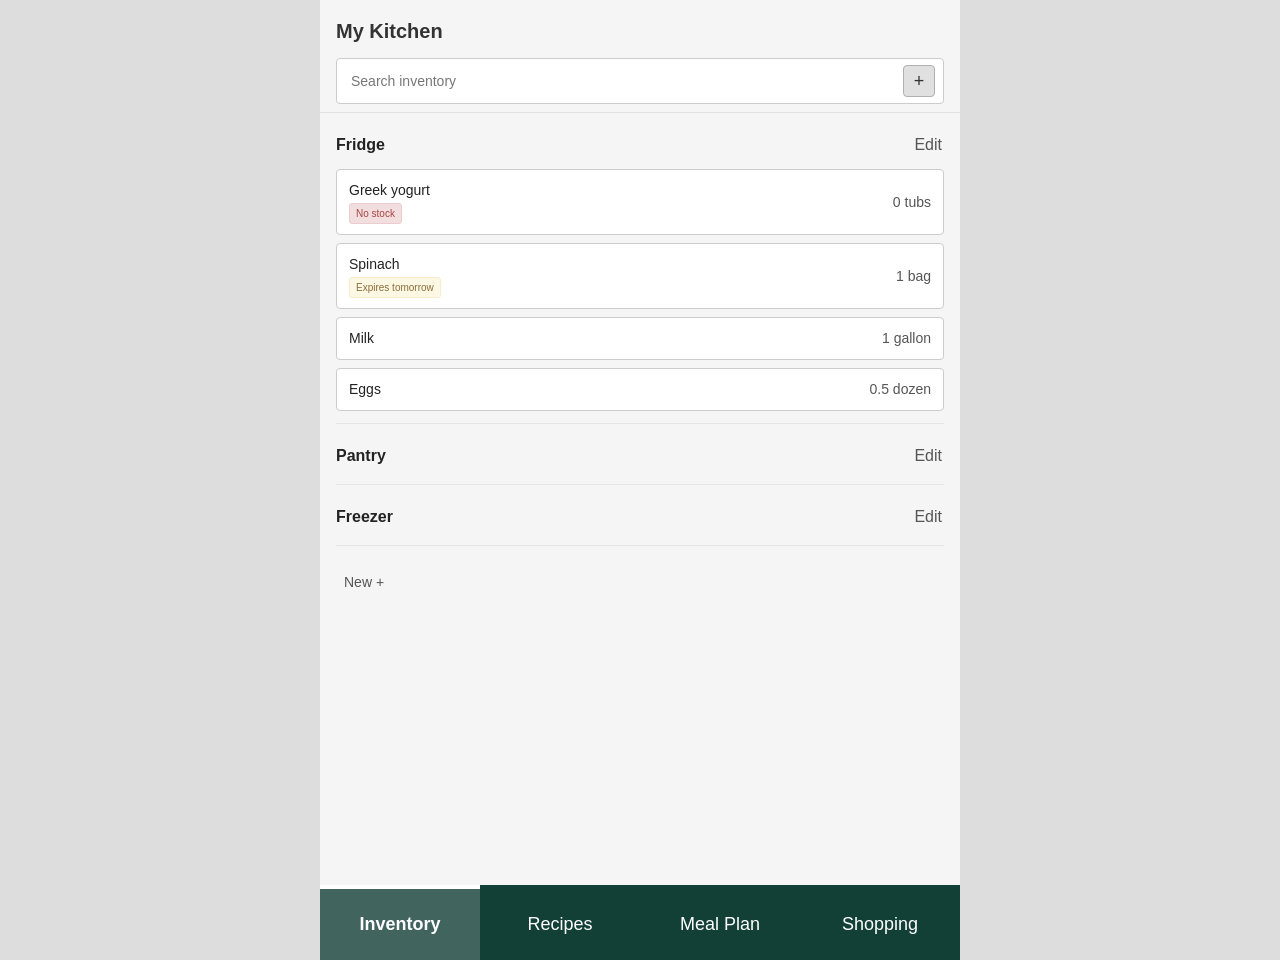
==== phase_two_checkpoint/index.html @ 17455468 "Added index" ====
<!DOCTYPE html>
<html lang="en">
<head>
  <meta charset="UTF-8">
  <title>Kitchen Kompanion - Inventory</title>

  <link rel="stylesheet" href="css/global.css">
  <link rel="stylesheet" href="css/index.css">
</head>
<body>

  <div class="app">

    <header class="inventory-header">
      <h1>My Kitchen</h1>
      <div class="search-bar">
        <input type="text" placeholder="Search inventory">
        <button class="add-button" aria-label="Add inventory item">+</button>
      </div>
    </header>

    <main class="inventory-main">

      <!-- Fridge Section (Expanded) -->
      <section class="storage-group expanded">
        <div class="storage-header">
          <h2>Fridge</h2>
          <div class="storage-actions">
            <button class="edit-btn" aria-label="Edit Fridge items">Edit</button>
          </div>
        </div>

        <ul class="inventory-list">
          <li class="inventory-item">
            <div class="item-details">
              <span class="item-name">Greek yogurt</span>
              <span class="badge badge-danger">No stock</span>
            </div>
            <span class="item-qty">0 tubs</span>
          </li>

          <li class="inventory-item">
            <div class="item-details">
              <span class="item-name">Spinach</span>
              <span class="badge badge-warning">Expires tomorrow</span>
            </div>
            <span class="item-qty">1 bag</span>
          </li>

          <li class="inventory-item">
            <div class="item-details">
              <span class="item-name">Milk</span>
            </div>
            <span class="item-qty">1 gallon</span>
          </li>

          <li class="inventory-item">
            <div class="item-details">
              <span class="item-name">Eggs</span>
            </div>
            <span class="item-qty">0.5 dozen</span>
          </li>
        </ul>
      </section>

      <!-- Pantry Section (Collapsed) -->
      <section class="storage-group collapsed">
        <div class="storage-header">
          <h2>Pantry</h2>
          <div class="storage-actions">
            <button class="edit-btn" aria-label="Edit Pantry items">Edit</button>
          </div>
        </div>
      </section>

      <!-- Freezer Section (Collapsed) -->
      <section class="storage-group collapsed">
        <div class="storage-header">
          <h2>Freezer</h2>
          <div class="storage-actions">
            <button class="edit-btn" aria-label="Edit Freezer items">Edit</button>
          </div>
        </div>
      </section>

      <!-- Add New Section -->
      <div class="add-section">
        <button class="new-storage-btn">New +</button>
      </div>

    </main>

    <nav class="bottom-nav">
      <a class="active" href="index.html" aria-current="page">Inventory</a>
      <a href="recipes.html">Recipes</a>
      <a href="mealplan.html">Meal Plan</a>
      <a href="shopping.html">Shopping</a>
    </nav>

  </div>

  <script src="inventory.js"></script>
</body>
</html>
---- phase_two_checkpoint/css/global.css ----
/* global.css - shared by every screen.
   Original rules kept; additions are marked "NEW".
   Colors and font sizes come from the Phase 1.1.3 style guide. */

   :root {
    /* CHANGED: SF Pro first (style guide), Arial as the fallback on Windows */
    font-family: "SF Pro", "SF Pro Text", -apple-system, Arial, sans-serif;
    color: #000000;          /* CHANGED: Background Text */
    background: #ddd;        /* page behind the phone frame */
    line-height: 1.5;

    /* NEW: style guide colors, use these instead of typing hex codes */
    --accent: #123F36;
    --accent-text: #FFFFFF;
    --background: #F5F5F5;
    --background-text: #000000;
    --background-subtext: #666666;
    --warning-text: #990000;
    --subwarning-text: #BF9000;

    /* NEW: style guide font sizes */
    --header-size: 24px;     /* SF Pro Regular 24 */
    --subheader-size: 22px;  /* SF Pro Medium 22 */
    --body-size: 18px;       /* SF Pro Regular 18 */
}

*,
*::before,
*::after {
    box-sizing: border-box;
}

html,
body {
    margin: 0;
    min-width: 320px;
    min-height: 100%;
}

body {
    min-height: 100vh;
    font-size: var(--body-size);
}

/* NEW: the 640x960 phone screen every page sits inside */
.app {
    width: 640px;
    height: 960px;
    margin: 0 auto;
    background: var(--background);
    display: flex;
    flex-direction: column;   /* header on top, content in the middle, nav at the bottom */
    overflow: hidden;
}

/* NEW: the scrolling area between the header and the nav */
.app main {
    flex: 1;
    overflow-y: auto;
}

/* NEW: bottom navigation bar, same on every page */
.bottom-nav {
    display: flex;
    background: var(--accent);
}

.bottom-nav a {
    flex: 1;                        /* four equal-width tabs */
    padding: 22px 0;
    text-align: center;
    font-size: var(--body-size);
    color: var(--accent-text);
    text-decoration: none;
    border-top: 4px solid transparent;
}

/* the tab for the page you are on */
.bottom-nav a.active {
    background: rgba(255, 255, 255, 0.2);
    border-top: 4px solid var(--accent-text);
    font-weight: bold;
}

.bottom-nav a:focus-visible {
    outline: 3px solid var(--accent-text);
    outline-offset: -6px;
}

/* NEW: main green button, use on any page */
.primary-button {
    width: 100%;
    padding: 16px;
    font-family: inherit;
    font-size: var(--body-size);
    font-weight: bold;
    color: var(--accent-text);
    background: var(--accent);
    border: none;
    border-radius: 8px;
}
---- phase_two_checkpoint/css/index.css ----
/* ==========================================================================
   Kitchen Kompanion - Inventory Styles (Mid-Fi Wireframe)
   ========================================================================== */

/* Header & Search Bar */
.inventory-header {
  padding: 16px 16px 8px 16px;
  border-bottom: 1px solid #e0e0e0;
  margin-bottom: 16px;
}

.inventory-header h1 {
  font-size: 20px;
  font-weight: 600;
  color: #333333;
  margin: 0 0 12px 0;
}

.search-bar {
  display: flex;
  align-items: center;
  background-color: #ffffff;
  border: 1px solid #cccccc;
  border-radius: 4px;
  padding: 6px 8px 6px 12px;
}

.search-bar input {
  flex: 1;
  border: none;
  outline: none;
  background: transparent;
  font-size: 14px;
  color: #333333;
}

.search-bar input::placeholder {
  color: #777777;
}

.search-bar .add-button {
  width: 32px;
  height: 32px;
  border-radius: 4px;
  background-color: #e0e0e0;
  color: #333333;
  border: 1px solid #b0b0b0;
  font-size: 18px;
  line-height: 1;
  display: flex;
  align-items: center;
  justify-content: center;
  cursor: pointer;
}

.search-bar .add-button:hover {
  background-color: #d0d0d0;
}

/* Main Container Layout */
.inventory-main {
  padding: 0 16px 24px 16px;
  display: flex;
  flex-direction: column;
  gap: 16px;
}

/* Storage Section Groups */
.storage-group {
  display: flex;
  flex-direction: column;
  border-bottom: 1px solid #e5e5e5;
  padding-bottom: 12px;
}

.storage-header {
  display: flex;
  align-items: center;
  justify-content: space-between;
  padding: 4px 0;
}

.storage-header h2 {
  font-size: 16px;
  font-weight: 600;
  color: #222222;
  margin: 0;
  display: flex;
  align-items: center;
  gap: 6px;
  cursor: pointer;
}

.arrow-down,
.arrow-right {
  font-size: 12px;
  color: #555555;
}

.storage-actions {
  display: flex;
  align-items: center;
  gap: 8px;
}

/* Alert Indicators */
.status-alert {
  display: inline-flex;
  align-items: center;
  justify-content: center;
  width: 18px;
  height: 18px;
  border-radius: 50%;
  color: #ffffff;
  font-weight: bold;
  font-size: 11px;
}

.alert-red {
  background-color: #d9534f;
}

.alert-yellow {
  background-color: #f0ad4e;
}

/* Edit Button */
.edit-btn {
  background: none;
  border: none;
  font-size: 16px;
  color: #555555;
  cursor: pointer;
  padding: 2px;
}

/* Inventory Cards List */
.inventory-list {
  list-style: none;
  padding: 0;
  margin: 8px 0 0 0;
  display: flex;
  flex-direction: column;
  gap: 8px;
}

/* Individual Inventory Item */
.inventory-item {
  background-color: #ffffff;
  border: 1px solid #cccccc;
  border-radius: 4px;
  padding: 10px 12px;
  display: flex;
  align-items: center;
  justify-content: space-between;
}

.item-details {
  display: flex;
  flex-direction: column;
  align-items: flex-start;
  gap: 2px;
}

.item-name {
  font-size: 14px;
  font-weight: 500;
  color: #222222;
}

.item-qty {
  font-size: 14px;
  color: #555555;
  white-space: nowrap;
}

/* Status Badges */
.badge {
  display: inline-block;
  padding: 2px 6px;
  border-radius: 3px;
  font-size: 10px;
  font-weight: 500;
}

.badge-danger {
  background-color: #f2dede;
  color: #a94442;
  border: 1px solid #ebccd1;
}

.badge-warning {
  background-color: #fcf8e3;
  color: #8a6d3b;
  border: 1px solid #faebcc;
}

/* Add New Section */
.add-section {
  padding-top: 4px;
}

.new-storage-btn {
  background: none;
  border: none;
  width: 100%;
  padding: 8px;
  border-radius: 4px;
  font-size: 14px;
  font-weight: 500;
  color: #555555;
  cursor: pointer;
  text-align: left;
}

.new-storage-btn:hover {
  background-color: #f5f5f5;
  border-color: #888888;
}
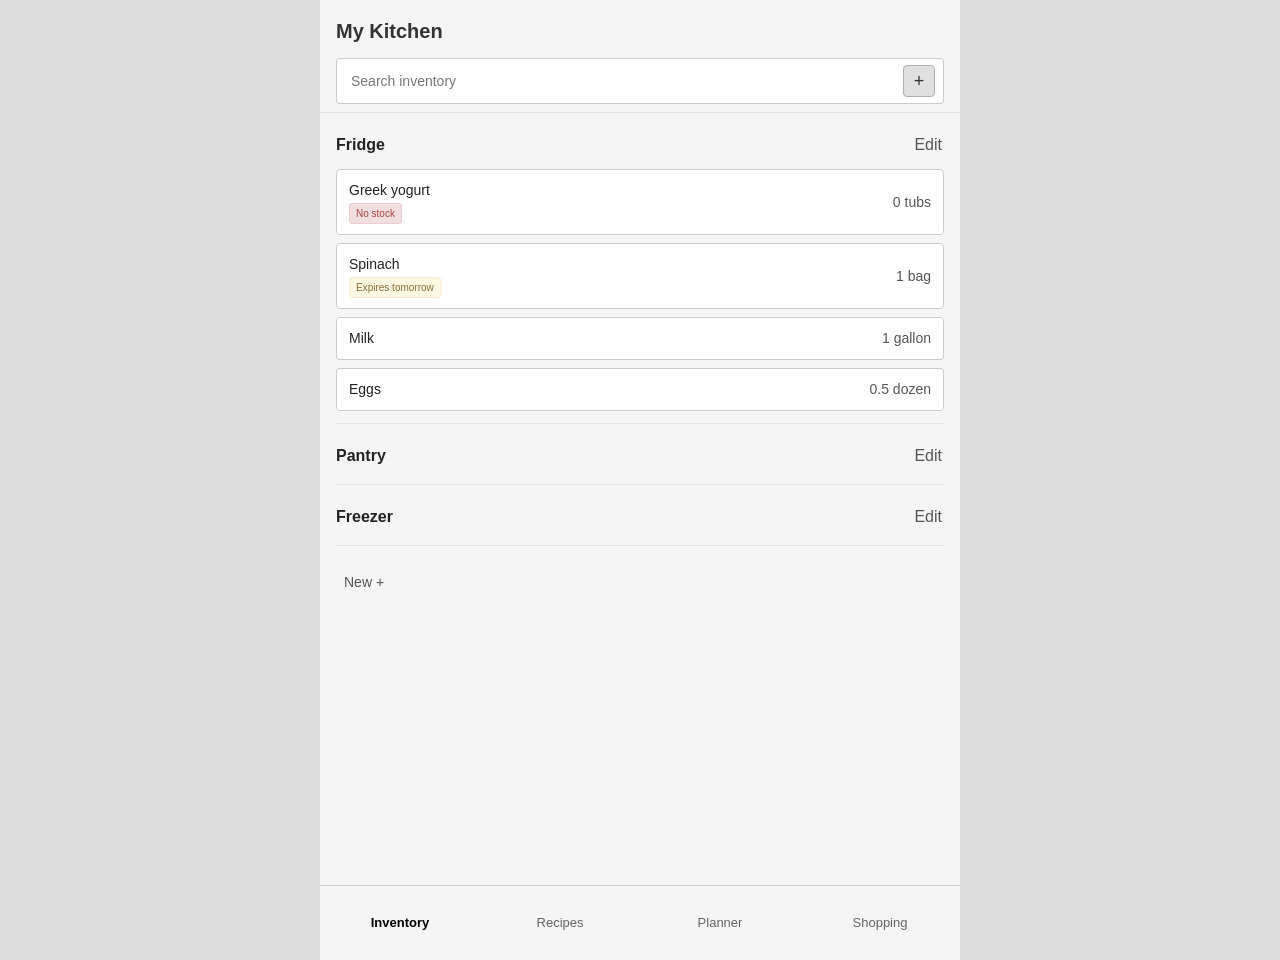
==== commit 4311a8e7: "made nav bars for all tabs consistent" ====
--- a/phase_two_checkpoint/index.html
+++ b/phase_two_checkpoint/index.html
@@ -93,7 +93,7 @@
     <nav class="bottom-nav">
       <a class="active" href="index.html" aria-current="page">Inventory</a>
       <a href="recipes.html">Recipes</a>
-      <a href="mealplan.html">Meal Plan</a>
+      <a href="meal_planner.html">Planner</a>
       <a href="shopping.html">Shopping</a>
     </nav>
 
--- a/phase_two_checkpoint/css/global.css
+++ b/phase_two_checkpoint/css/global.css
@@ -61,30 +61,38 @@
 
 /* NEW: bottom navigation bar, same on every page */
 .bottom-nav {
-    display: flex;
-    background: var(--accent);
+    display: grid;
+    grid-template-columns: repeat(4, 1fr);
+    min-height: 74px;
+    flex-shrink: 0;
+    border-top: 1px solid #ccc;
+    background: var(--background);
 }
 
 .bottom-nav a {
-    flex: 1;                        /* four equal-width tabs */
-    padding: 22px 0;
+    display: flex;
+    min-height: 74px;
+    align-items: center;
+    justify-content: center;
+    padding: 14px 4px;
+    border: 0;
+    color: var(--background-subtext);
     text-align: center;
-    font-size: var(--body-size);
-    color: var(--accent-text);
+    font-size: 13px;
     text-decoration: none;
-    border-top: 4px solid transparent;
 }
 
 /* the tab for the page you are on */
 .bottom-nav a.active {
-    background: rgba(255, 255, 255, 0.2);
-    border-top: 4px solid var(--accent-text);
+    border-top: 0;
+    color: var(--background-text);
+    background: transparent;
     font-weight: bold;
 }
 
 .bottom-nav a:focus-visible {
-    outline: 3px solid var(--accent-text);
-    outline-offset: -6px;
+    outline: 3px solid #6d9d8e;
+    outline-offset: -3px;
 }
 
 /* NEW: main green button, use on any page */
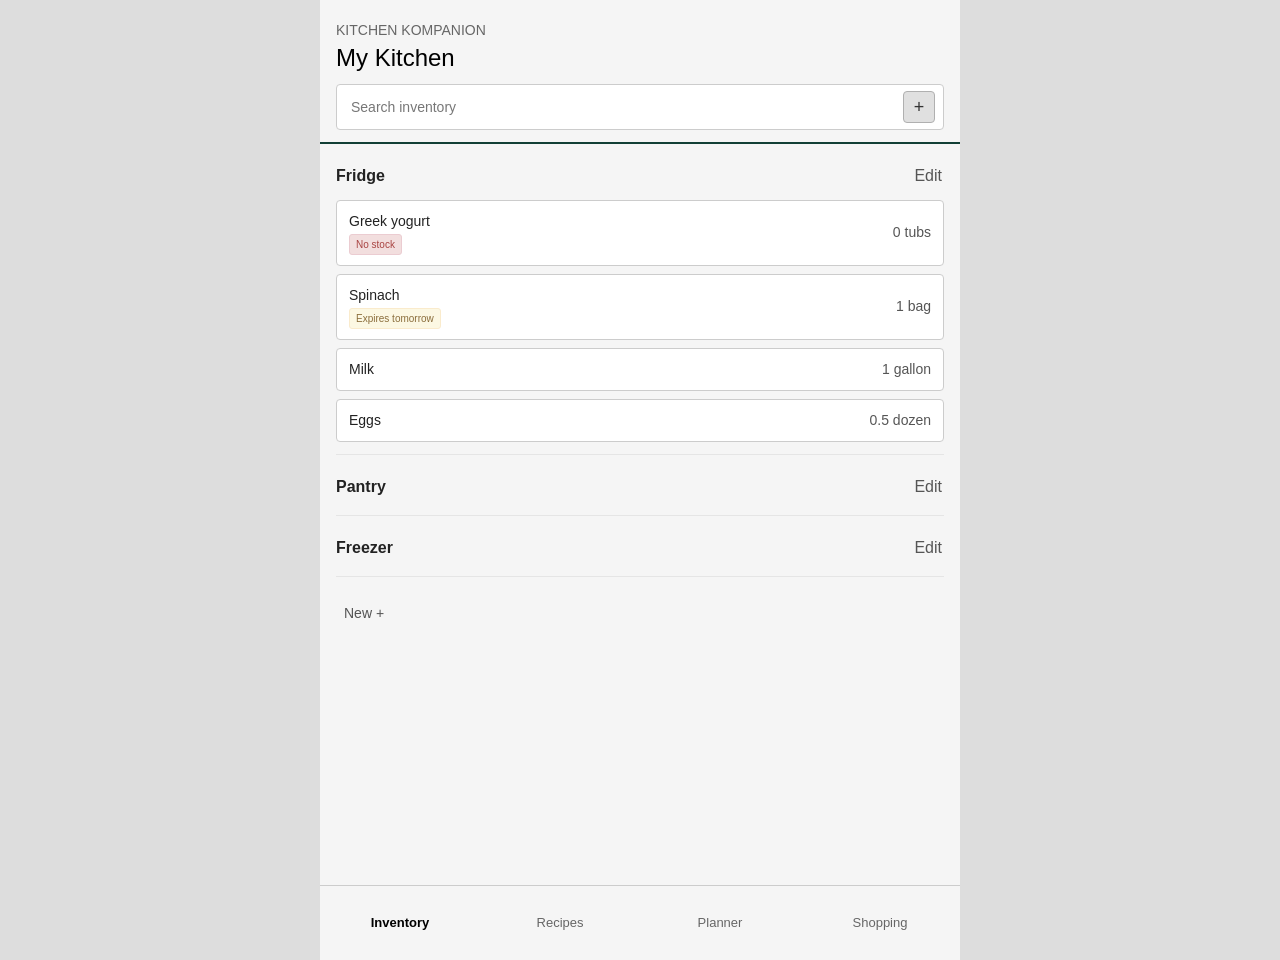
==== commit d5aaab62: "Make all screens' size and header style consistent - Fix shopping.css overriding .app with a fluid s" ====
--- a/phase_two_checkpoint/index.html
+++ b/phase_two_checkpoint/index.html
@@ -12,6 +12,7 @@
   <div class="app">
 
     <header class="inventory-header">
+      <p class="eyebrow">KITCHEN KOMPANION</p>
       <h1>My Kitchen</h1>
       <div class="search-bar">
         <input type="text" placeholder="Search inventory">
--- a/phase_two_checkpoint/css/index.css
+++ b/phase_two_checkpoint/css/index.css
@@ -4,15 +4,23 @@
 
 /* Header & Search Bar */
 .inventory-header {
-  padding: 16px 16px 8px 16px;
-  border-bottom: 1px solid #e0e0e0;
+  padding: 20px 16px 12px;
+  border-bottom: 2px solid var(--accent);
   margin-bottom: 16px;
 }
 
+.inventory-header .eyebrow {
+  margin: 0 0 3px;
+  color: var(--background-subtext);
+  font-size: 14px;
+  font-weight: normal;
+}
+
 .inventory-header h1 {
-  font-size: 20px;
-  font-weight: 600;
-  color: #333333;
+  font-size: var(--header-size);
+  font-weight: 400;
+  line-height: 1.15;
+  color: var(--background-text);
   margin: 0 0 12px 0;
 }
 
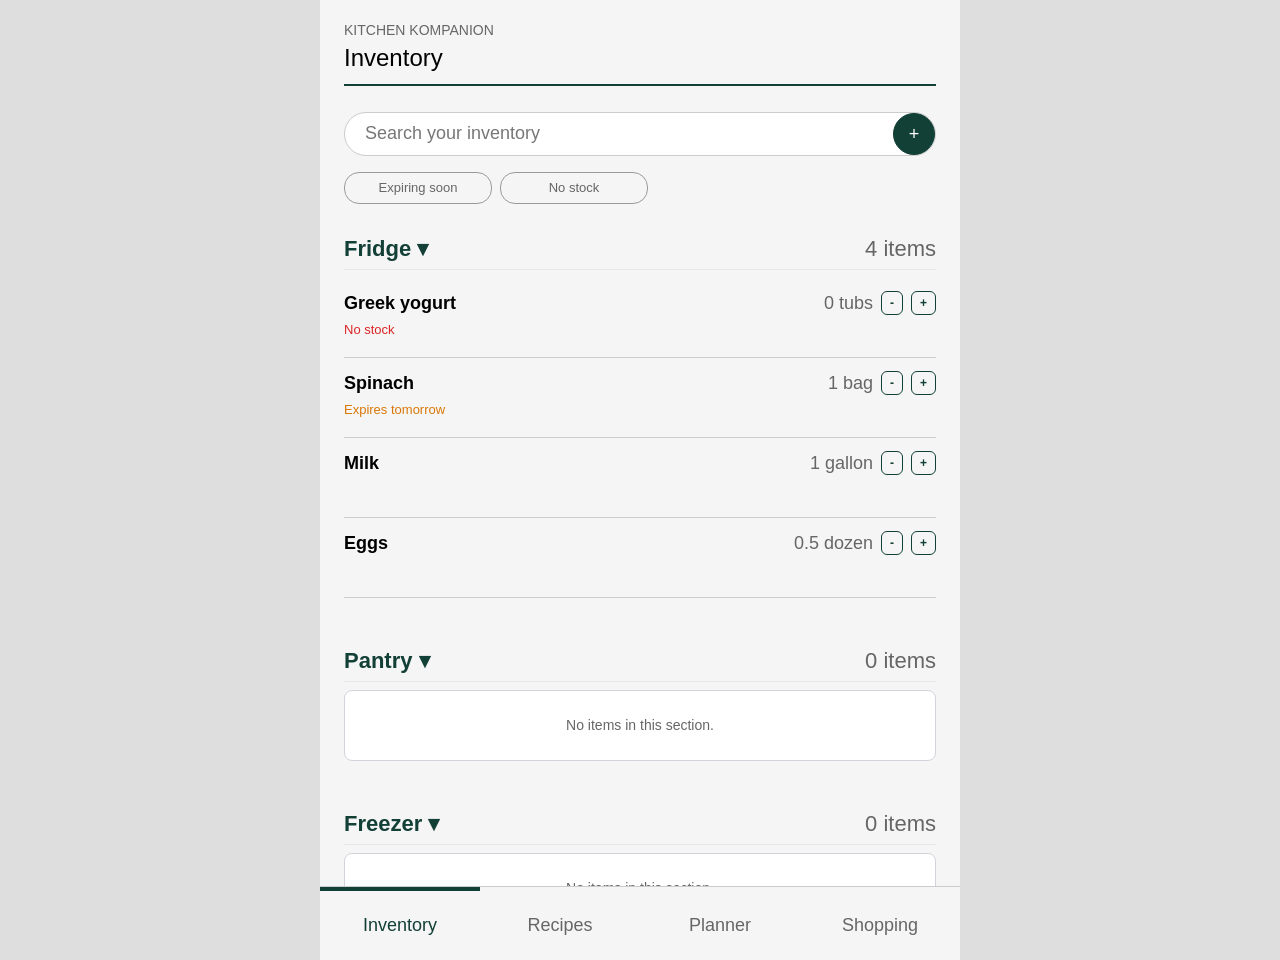
==== commit df48ad8b: "Implemented inventory yay" ====
--- a/phase_two_checkpoint/index.html
+++ b/phase_two_checkpoint/index.html
@@ -1,105 +1,101 @@
+
 <!DOCTYPE html>
 <html lang="en">
-<head>
-  <meta charset="UTF-8">
-  <title>Kitchen Kompanion - Inventory</title>
+  <head>
+    <meta charset="UTF-8">
+    <meta name="viewport" content="width=device-width, initial-scale=1.0">
+    <title>Kitchen Kompanion - Inventory</title>
+    <link rel="stylesheet" href="css/global.css">
+    <link rel="stylesheet" href="css/index.css">
+  </head>
 
-  <link rel="stylesheet" href="css/global.css">
-  <link rel="stylesheet" href="css/index.css">
-</head>
 <body>
-
-  <div class="app">
-
-    <header class="inventory-header">
-      <p class="eyebrow">KITCHEN KOMPANION</p>
-      <h1>My Kitchen</h1>
-      <div class="search-bar">
-        <input type="text" placeholder="Search inventory">
-        <button class="add-button" aria-label="Add inventory item">+</button>
-      </div>
-    </header>
+  <div class="app inventory-screen">
 
     <main class="inventory-main">
+      <header class="inventory-header">
+        <p class="eyebrow">KITCHEN KOMPANION</p>
+        <h1>Inventory</h1>
+      </header>
 
-      <!-- Fridge Section (Expanded) -->
-      <section class="storage-group expanded">
-        <div class="storage-header">
-          <h2>Fridge</h2>
-          <div class="storage-actions">
-            <button class="edit-btn" aria-label="Edit Fridge items">Edit</button>
-          </div>
+      <div class="search-bar">
+        <input
+          type="text"
+          id="inventory-search"
+          placeholder="Search your inventory"
+          aria-label="Search your inventory"
+        >
+
+        <button
+          class="add-button"
+          type="button"
+          onclick="window.location.href='AddItem.html'"
+          aria-label="Add inventory item"
+        >+</button>
+      </div>
+
+      <section class="inventory-controls" aria-label="Recipe filters">
+
+        <div class="inventory-filters" aria-label="Additional filters">
+          <button class="inventory-filter" type="button" data-filter="expiring" aria-pressed="false">
+            Expiring soon
+          </button>
+          <button class="inventory-filter" type="button" data-filter="low" aria-pressed="false">
+            No stock
+          </button>
         </div>
 
-        <ul class="inventory-list">
-          <li class="inventory-item">
-            <div class="item-details">
-              <span class="item-name">Greek yogurt</span>
-              <span class="badge badge-danger">No stock</span>
-            </div>
-            <span class="item-qty">0 tubs</span>
-          </li>
+      </section>
 
-          <li class="inventory-item">
-            <div class="item-details">
-              <span class="item-name">Spinach</span>
-              <span class="badge badge-warning">Expires tomorrow</span>
-            </div>
-            <span class="item-qty">1 bag</span>
-          </li>
+      <!-- Fridge Section Bucket -->
+      <section class="inventory-section" id="fridge-section">
+        <div class="inventory-section-heading" onclick="toggleBucket('fridge-section')">
+          <div style="display: flex; align-items: center; gap: 8px;">
+            <h2 class="toggle-arrow">Fridge ▾</h2>
+          </div>
+          <span id="fridge-count">0 items</span>
+        </div>
 
-          <li class="inventory-item">
-            <div class="item-details">
-              <span class="item-name">Milk</span>
-            </div>
-            <span class="item-qty">1 gallon</span>
-          </li>
-
-          <li class="inventory-item">
-            <div class="item-details">
-              <span class="item-name">Eggs</span>
-            </div>
-            <span class="item-qty">0.5 dozen</span>
-          </li>
+        <ul class="inventory-list" id="fridge-list">
+          <!-- Populated dynamically by inventory.js -->
         </ul>
       </section>
 
-      <!-- Pantry Section (Collapsed) -->
-      <section class="storage-group collapsed">
-        <div class="storage-header">
-          <h2>Pantry</h2>
-          <div class="storage-actions">
-            <button class="edit-btn" aria-label="Edit Pantry items">Edit</button>
+      <!-- Pantry Section Bucket -->
+      <section class="inventory-section" id="pantry-section">
+        <div class="inventory-section-heading" onclick="toggleBucket('pantry-section')">
+          <div style="display: flex; align-items: center; gap: 8px;">
+            <h2 class="toggle-arrow">Pantry ▾</h2>
           </div>
+          <span id="pantry-count">0 items</span>
         </div>
+
+        <ul class="inventory-list" id="pantry-list"></ul>
       </section>
 
-      <!-- Freezer Section (Collapsed) -->
-      <section class="storage-group collapsed">
-        <div class="storage-header">
-          <h2>Freezer</h2>
-          <div class="storage-actions">
-            <button class="edit-btn" aria-label="Edit Freezer items">Edit</button>
+      <!-- Freezer Section Bucket -->
+      <section class="inventory-section" id="freezer-section">
+        <div class="inventory-section-heading" onclick="toggleBucket('freezer-section')">
+          <div style="display: flex; align-items: center; gap: 8px;">
+            <h2 class="toggle-arrow">Freezer ▾</h2>
           </div>
+          <span id="freezer-count">0 items</span>
         </div>
+
+        <ul class="inventory-list" id="freezer-list"></ul>
       </section>
-
-      <!-- Add New Section -->
-      <div class="add-section">
-        <button class="new-storage-btn">New +</button>
-      </div>
 
     </main>
 
-    <nav class="bottom-nav">
-      <a class="active" href="index.html" aria-current="page">Inventory</a>
+    <nav class="bottom-nav" aria-label="Main navigation">
+      <a href="index.html" class="active" aria-current="page">Inventory</a>
       <a href="recipes.html">Recipes</a>
       <a href="meal_planner.html">Planner</a>
       <a href="shopping.html">Shopping</a>
     </nav>
-
   </div>
 
-  <script src="inventory.js"></script>
+  <script src="./js/data.js"></script>
+  <script src="./js/inventory.js"></script>
 </body>
 </html>
--- a/phase_two_checkpoint/css/global.css
+++ b/phase_two_checkpoint/css/global.css
@@ -1,15 +1,12 @@
-/* global.css - shared by every screen.
-   Original rules kept; additions are marked "NEW".
-   Colors and font sizes come from the Phase 1.1.3 style guide. */
+/* global.css - shared by every screen.. */
 
    :root {
-    /* CHANGED: SF Pro first (style guide), Arial as the fallback on Windows */
     font-family: "SF Pro", "SF Pro Text", -apple-system, Arial, sans-serif;
-    color: #000000;          /* CHANGED: Background Text */
+    color: #000000;
     background: #ddd;        /* page behind the phone frame */
     line-height: 1.5;
 
-    /* NEW: style guide colors, use these instead of typing hex codes */
+    /* style guide colors */
     --accent: #123F36;
     --accent-text: #FFFFFF;
     --background: #F5F5F5;
@@ -18,10 +15,16 @@
     --warning-text: #990000;
     --subwarning-text: #BF9000;
 
-    /* NEW: style guide font sizes */
+    /* style guide font sizes (only these three sizes are used) */
     --header-size: 24px;     /* SF Pro Regular 24 */
     --subheader-size: 22px;  /* SF Pro Medium 22 */
     --body-size: 18px;       /* SF Pro Regular 18 */
+
+    /* shared extras */
+    --amber-text: #744F00;   /* a darker Subwarning: #BF9000 is only about 2.7:1 on the gray, too faint to read */
+    --line: #cccccc;         /* thin divider lines */
+    --line-strong: #808080;  /* borders on chips and buttons */
+    --radius: 8px;           /* every button, chip and box uses this corner */
 }
 
 *,
@@ -42,8 +45,25 @@
     font-size: var(--body-size);
 }
 
-/* NEW: the 640x960 phone screen every page sits inside */
+h1, h2, h3 {
+    margin: 0;
+    font-weight: 500;
+}
+
+strong {
+    font-weight: 500;
+}
+
+button,
+input,
+select {
+    font-family: inherit;
+    font-size: var(--body-size);
+}
+
+/* ---------- The 640x960 phone screen every page sits inside ---------- */
 .app {
+    position: relative;       /* lets the keyboard picture sit at the bottom */
     width: 640px;
     height: 960px;
     margin: 0 auto;
@@ -53,57 +73,279 @@
     overflow: hidden;
 }
 
-/* NEW: the scrolling area between the header and the nav */
+/* the scrolling area between the header and the nav */
 .app main {
     flex: 1;
+    min-height: 0;
     overflow-y: auto;
 }
 
-/* NEW: bottom navigation bar, same on every page */
+/* ---------- Header (same on every screen) ---------- */
+.inventory-header,
+.recipes-header,
+.planner-header,
+.shop-header {
+    position: sticky;         
+    top: 0;
+    z-index: 1;
+    flex-shrink: 0;
+    padding: 20px 24px 12px;
+    border-bottom: 2px solid var(--accent);
+    background: var(--background);
+}
+
+.eyebrow {
+    margin: 0 0 2px;
+    color: var(--background-subtext);
+    font-size: var(--body-size);
+    font-weight: 400;
+}
+
+.inventory-header h1,
+.recipes-header h1,
+.planner-header h1,
+.shop-header h1 {
+    font-size: var(--header-size);
+    font-weight: 400;
+    line-height: 1.15;
+}
+
+/* the gray line under the title */
+.shop-header p:not(.eyebrow) {
+    margin: 4px 0 0;
+    color: var(--background-subtext);
+}
+
+/* ---------- Section headings  ---------- */
+.section-heading,
+.recipe-section-heading,
+.storage-header {
+    display: flex;
+    align-items: center;
+    justify-content: space-between;
+    margin-bottom: 4px;
+}
+
+.section-heading h2,
+.recipe-section-heading h2,
+.storage-header h2 {
+    color: var(--accent);
+    font-size: var(--subheader-size);
+    font-weight: 500;
+}
+
+/* the gray count on the right */
+.section-heading span,
+.recipe-section-heading span {
+    color: var(--background-subtext);
+}
+
+/* ---------- List rows  ---------- */
+.meal-row,
+.recipe-row,
+.shop-item,
+.inventory-item {
+    min-height: 64px;
+    padding: 12px 0;
+    border-bottom: 1px solid var(--line);
+}
+
+/* the name of an item/recipe/meal */
+.item-name,
+.meal-details h3,
+.recipe-details h3 {
+    color: var(--accent);
+    font-size: var(--body-size);
+    font-weight: 500;
+}
+
+/* the gray details under a name */
+.item-note,
+.meal-details p,
+.recipe-details p {
+    margin: 0;
+    color: var(--background-subtext);
+}
+
+.item-qty {
+    white-space: nowrap;
+}
+
+/* amber = "use it soon" (the longer selectors are needed to beat the gray rule above) */
+.meal-details .expiring,
+.recipe-details .recipe-expiring {
+    color: var(--amber-text);
+}
+
+/* ---------- Chips  ---------- */
+.badge,
+.status,
+.recipe-status,
+.item-qty.short {
+    display: inline-flex;
+    align-items: center;
+    justify-content: center;
+    padding: 2px 10px;
+    border: 1px solid var(--line-strong);
+    border-radius: var(--radius);
+    color: var(--background-subtext);
+    background: transparent;
+    font-size: var(--body-size);
+    font-weight: 400;
+    white-space: nowrap;
+}
+
+.badge-danger,
+.status.to-buy,
+.recipe-status.to-buy,
+.item-qty.short {
+    border-color: var(--warning-text);
+    color: var(--warning-text);
+}
+
+.badge-warning {
+    border-color: var(--amber-text);
+    color: var(--amber-text);
+}
+
+/* ---------- Buttons ---------- */
+.primary-button,
+.secondary-button {
+    min-height: 56px;
+    padding: 12px 16px;
+    border: 2px solid var(--accent);
+    border-radius: var(--radius);
+    font-size: var(--body-size);
+    font-weight: 500;
+    cursor: pointer;
+}
+
+.primary-button {
+    width: 100%;
+    color: var(--accent-text);
+    background: var(--accent);
+}
+
+.secondary-button {
+    color: var(--accent);
+    background: #ffffff;
+}
+
+/* ---------- Checkboxes ---------- */
+input[type="checkbox"] {
+    flex-shrink: 0;
+    width: 28px;
+    height: 28px;
+    margin: 0 14px 0 0;
+    accent-color: var(--accent);
+}
+
+/* ---------- Message box  ---------- */
+.message {
+    margin: 12px 0 0;
+    padding: 12px 16px;
+    border: 2px solid var(--accent);
+    border-radius: var(--radius);
+    color: var(--accent);
+    background: #ffffff;
+}
+
+.message.warning {
+    border-color: var(--warning-text);
+    color: var(--warning-text);
+}
+
+.message[hidden] {
+    display: none;
+}
+
+/* ---------- Form boxes ---------- */
+.field {
+    margin-bottom: 16px;
+}
+
+.field label {
+    display: block;
+    margin-bottom: 4px;
+    font-weight: 500;
+}
+
+.field input,
+.field select {
+    width: 100%;
+    height: 52px;
+    padding: 0 12px;
+    border: 2px solid var(--background-subtext);
+    border-radius: var(--radius);
+    color: var(--background-text);
+    background: #ffffff;
+}
+
+.field input::placeholder {
+    color: var(--background-subtext);
+}
+
+.field input.has-error {
+    border-color: var(--warning-text);
+}
+
+.error-text {
+    margin: 4px 0 0;
+    color: var(--warning-text);
+}
+
+.error-text:empty {
+    display: none;
+}
+
+/* ---------- Bottom navigation bar ---------- */
 .bottom-nav {
     display: grid;
     grid-template-columns: repeat(4, 1fr);
     min-height: 74px;
     flex-shrink: 0;
-    border-top: 1px solid #ccc;
+    border-top: 1px solid var(--line);
     background: var(--background);
 }
 
 .bottom-nav a {
     display: flex;
-    min-height: 74px;
     align-items: center;
     justify-content: center;
     padding: 14px 4px;
-    border: 0;
-    color: var(--background-subtext);
-    text-align: center;
-    font-size: 13px;
+    border-top: 4px solid transparent;
+    color: var(--background-subtext);
+    font-size: var(--body-size);
     text-decoration: none;
 }
 
 /* the tab for the page you are on */
 .bottom-nav a.active {
-    border-top: 0;
-    color: var(--background-text);
-    background: transparent;
-    font-weight: bold;
+    border-top-color: var(--accent);
+    color: var(--accent);
+    font-weight: 500;
+}
+
+/* keyboard users: a clear outline on whatever is selected */
+a:focus-visible,
+button:focus-visible,
+input:focus-visible,
+select:focus-visible {
+    outline: 3px solid var(--accent);
+    outline-offset: 2px;
 }
 
 .bottom-nav a:focus-visible {
-    outline: 3px solid #6d9d8e;
-    outline-offset: -3px;
-}
-
-/* NEW: main green button, use on any page */
-.primary-button {
-    width: 100%;
-    padding: 16px;
-    font-family: inherit;
-    font-size: var(--body-size);
-    font-weight: bold;
-    color: var(--accent-text);
-    background: var(--accent);
-    border: none;
-    border-radius: 8px;
+    outline-offset: -6px;
+}
+
+/* ---------- Temporary "Under development" screen ---------- */
+.placeholder {
+    padding: 48px 24px;
+    text-align: center;
+}
+
+.placeholder p {
+    margin: 12px 0 0;
+    color: var(--background-subtext);
 }
--- a/phase_two_checkpoint/css/index.css
+++ b/phase_two_checkpoint/css/index.css
@@ -1,27 +1,43 @@
-/* ==========================================================================
-   Kitchen Kompanion - Inventory Styles (Mid-Fi Wireframe)
-   ========================================================================== */
-
-/* Header & Search Bar */
+
+.inventory-screen {
+  --inventory-ink: var(--background-text);
+  --inventory-muted: var(--background-subtext);
+  --inventory-line: #aaa;
+
+  display: flex;
+  flex-direction: column;
+  min-height: 100%;
+  color: var(--background-text);
+  background: var(--background);
+}
+
+.inventory-screen main {
+  flex: 1;
+  overflow: hidden;
+  padding: 0 24px;
+}
+
+/* Header */
+
 .inventory-header {
-  padding: 20px 16px 12px;
+  padding: 20px 0 12px;
   border-bottom: 2px solid var(--accent);
-  margin-bottom: 16px;
 }
 
 .inventory-header .eyebrow {
   margin: 0 0 3px;
-  color: var(--background-subtext);
+  color: var(--inventory-muted);
   font-size: 14px;
   font-weight: normal;
+  letter-spacing: normal;
 }
 
 .inventory-header h1 {
+  margin: 0;
+  color: var(--background-text);
   font-size: var(--header-size);
   font-weight: 400;
   line-height: 1.15;
-  color: var(--background-text);
-  margin: 0 0 12px 0;
 }
 
 .search-bar {
@@ -29,8 +45,9 @@
   align-items: center;
   background-color: #ffffff;
   border: 1px solid #cccccc;
-  border-radius: 4px;
-  padding: 6px 8px 6px 12px;
+  border-radius: 30px;
+  padding: 0px 0px 0px 20px;
+  margin-top: 10px;
 }
 
 .search-bar input {
@@ -38,21 +55,23 @@
   border: none;
   outline: none;
   background: transparent;
-  font-size: 14px;
+  font-size: var(--body-size);
   color: #333333;
+  padding: 10px 10px 10px 0px;
 }
 
 .search-bar input::placeholder {
   color: #777777;
+  padding: 10px 10px 10px 0px;
 }
 
 .search-bar .add-button {
-  width: 32px;
-  height: 32px;
-  border-radius: 4px;
-  background-color: #e0e0e0;
-  color: #333333;
-  border: 1px solid #b0b0b0;
+  width: 42px;
+  height: 42px;
+  border-radius: 30px;
+  background-color: var(--accent);
+  color: #FFFFFF;
+  border: 1px solid var(--accent);
   font-size: 18px;
   line-height: 1;
   display: flex;
@@ -61,11 +80,6 @@
   cursor: pointer;
 }
 
-.search-bar .add-button:hover {
-  background-color: #d0d0d0;
-}
-
-/* Main Container Layout */
 .inventory-main {
   padding: 0 16px 24px 16px;
   display: flex;
@@ -73,155 +87,255 @@
   gap: 16px;
 }
 
-/* Storage Section Groups */
-.storage-group {
-  display: flex;
-  flex-direction: column;
-  border-bottom: 1px solid #e5e5e5;
-  padding-bottom: 12px;
-}
-
-.storage-header {
-  display: flex;
-  align-items: center;
-  justify-content: space-between;
-  padding: 4px 0;
-}
-
-.storage-header h2 {
-  font-size: 16px;
-  font-weight: 600;
-  color: #222222;
-  margin: 0;
-  display: flex;
-  align-items: center;
-  gap: 6px;
-  cursor: pointer;
-}
-
-.arrow-down,
-.arrow-right {
-  font-size: 12px;
-  color: #555555;
-}
-
-.storage-actions {
-  display: flex;
-  align-items: center;
-  gap: 8px;
-}
-
-/* Alert Indicators */
-.status-alert {
-  display: inline-flex;
-  align-items: center;
-  justify-content: center;
-  width: 18px;
-  height: 18px;
-  border-radius: 50%;
-  color: #ffffff;
-  font-weight: bold;
-  font-size: 11px;
-}
-
-.alert-red {
-  background-color: #d9534f;
-}
-
-.alert-yellow {
-  background-color: #f0ad4e;
-}
-
-/* Edit Button */
-.edit-btn {
-  background: none;
-  border: none;
-  font-size: 16px;
-  color: #555555;
-  cursor: pointer;
-  padding: 2px;
-}
-
-/* Inventory Cards List */
-.inventory-list {
-  list-style: none;
-  padding: 0;
-  margin: 8px 0 0 0;
-  display: flex;
-  flex-direction: column;
-  gap: 8px;
-}
-
-/* Individual Inventory Item */
-.inventory-item {
-  background-color: #ffffff;
-  border: 1px solid #cccccc;
-  border-radius: 4px;
-  padding: 10px 12px;
-  display: flex;
-  align-items: center;
-  justify-content: space-between;
-}
-
-.item-details {
-  display: flex;
-  flex-direction: column;
-  align-items: flex-start;
-  gap: 2px;
-}
-
-.item-name {
-  font-size: 14px;
-  font-weight: 500;
-  color: #222222;
-}
-
-.item-qty {
-  font-size: 14px;
-  color: #555555;
-  white-space: nowrap;
-}
-
-/* Status Badges */
-.badge {
-  display: inline-block;
-  padding: 2px 6px;
-  border-radius: 3px;
-  font-size: 10px;
-  font-weight: 500;
-}
-
-.badge-danger {
-  background-color: #f2dede;
-  color: #a94442;
-  border: 1px solid #ebccd1;
-}
-
-.badge-warning {
-  background-color: #fcf8e3;
-  color: #8a6d3b;
-  border: 1px solid #faebcc;
-}
-
-/* Add New Section */
-.add-section {
-  padding-top: 4px;
-}
-
-.new-storage-btn {
-  background: none;
-  border: none;
+.inventory-filter {
   width: 100%;
   padding: 8px;
   border-radius: 4px;
+  border: 1px solid #cccccc;
+  background-color: #ffffff;
   font-size: 14px;
+}
+
+/* Filters */
+
+.inventory-controls {
+  padding: 0px 0 12px;
+}
+
+.inventory-filters {
+  display: flex;
+  gap: 8px;
+  overflow-x: auto;
+  scrollbar-width: none;
+  width: 100%;
+}
+
+.inventory-filters::-webkit-scrollbar {
+  display: none;
+}
+
+.inventory-filter {
+  flex-shrink: 0;
+  min-height: 32px;
+  padding: 5px 10px;
+  border: 1px solid #999;
+  border-radius: 15px;
+  color: var(--inventory-muted);
+  background: transparent;
+  font-family: inherit;
+  font-size: 13px;
+  font-weight: 400;
+  white-space: nowrap;
+  cursor: pointer;
+  width: 25%;
+}
+
+.inventory-filter.active {
+  border-color: var(--accent);
+  color: var(--accent);
+  background: transparent;
+  font-weight: bold;
+}
+
+.inventory-filter:focus-visible {
+  outline: 3px solid #6d9d8e;
+  outline-offset: -3px;
+}
+
+/* Inventory section & headings */
+.inventory-section {
+  margin-bottom: 30px;
+}
+
+/* Clickable headers */
+.inventory-section-heading {
+  display: flex;
+  align-items: baseline;
+  justify-content: space-between;
+  margin-bottom: 8px;
+  padding-bottom: 4px;
+  border-bottom: 1px solid #e5e7eb;
+  cursor: pointer;
+  user-select: none;
+}
+
+/* Collapsed state */
+.inventory-section.collapsed .inventory-list {
+  display: none;
+}
+
+.inventory-section-heading h2 {
+  margin: 0;
+  color: var(--accent);
+  font-size: var(--subheader-size);
+  font-weight: 600;
+}
+
+.inventory-section-heading span {
+  color: var(--inventory-muted);
+  font-size: var(--subheader-size);
+}
+
+/* Inventory list rows */
+.inventory-list {
+  display: flex;
+  flex-direction: column;
+  gap: 0;
+  margin: 0;
+  padding: 0;
+  list-style: none;
+}
+
+.recipe-row {
+  display: grid;
+  grid-template-columns: minmax(0, 1fr) auto;
+  align-items: start; /* Aligns both columns to the top */
+  min-height: 80px;
+  padding: 12px 0;
+  border: 0;
+  border-bottom: 1px solid #ccc;
+  background: transparent;
+}
+
+/* Item details text styling */
+.recipe-details {
+  display: flex;
+  flex-direction: column;
+  gap: 3px;
+  min-width: 0;
+  flex: 1;
+  padding-right: 12px;
+}
+
+.recipe-details h3 {
+  margin: 0;
+  font-size: var(--body-size);
+  font-weight: 600;
+  color: var(--background-text);
+}
+
+.recipe-details p {
+  margin: 0;
+  font-size: 13px;
+  color: var(--inventory-muted);
+}
+
+/* Status alerts / expiring notes */
+.recipe-expiring {
+  color: #d97706 !important; /* warm warning yellow/orange */
   font-weight: 500;
-  color: #555555;
+}
+
+.recipe-missing {
+  color: #dc2626 !important; /* danger red for no stock */
+  font-weight: 500;
+}
+
+.recipe-actions {
+  display: flex;
+  align-items: center;
+  gap: 8px;
+  align-self: start; /* Locks the right controls to the top */
+  font-size: var(--body-size);
+}
+
+.add-ingredients {
+  padding: 6px 12px;
+  border: 1px solid var(--accent);
+  border-radius: 6px;
+  color: var(--accent);
+  background: transparent;
+  font-family: inherit;
+  font-size: 12px;
+  font-weight: 500;
   cursor: pointer;
-  text-align: left;
-}
-
-.new-storage-btn:hover {
-  background-color: #f5f5f5;
-  border-color: #888888;
+  transition: all 0.2s ease;
+}
+
+.add-ingredients:hover:not(:disabled) {
+  background-color: var(--accent);
+  color: #ffffff;
+}
+
+.add-ingredients:disabled {
+  border-color: #d1d5db;
+  color: #9ca3af;
+  background-color: #f9fafb;
+  cursor: default;
+  font-size: var(--body-size);
+}
+
+.inventory-empty {
+  padding: 24px 0;
+  color: var(--inventory-muted);
+  font-size: 14px;
+  text-align: center;
+  background: #ffffff;
+  border: 1px solid #d1d5db;
+  border-radius: 8px;
+}
+
+/* Phone-sized app preview */
+
+/* ---------- Add Item form ---------- */
+.form-main {
+  padding: 16px 24px;
+}
+
+.field-row,
+.form-buttons {
+  display: flex;
+  gap: 16px;
+}
+
+.field-row .field,
+.bought-choices .field {
+  flex: 1;
+}
+
+.form-buttons {
+  gap: 12px;
+  margin-top: 8px;
+}
+
+/* ---------- Move to Inventory screen ---------- */
+.bought-item {
+  padding: 14px 0;
+  border-bottom: 1px solid var(--line);
+}
+
+.bought-title {
+  display: flex;
+  justify-content: space-between;
+  margin-bottom: 8px;
+  font-weight: 500;
+}
+
+.bought-choices {
+  display: flex;
+  gap: 16px;
+}
+
+.bought-choices .field {
+  margin-bottom: 0;
+}
+
+html,
+body {
+  margin: 0;
+  min-height: 100%;
+}
+
+body {
+  display: flex;
+  justify-content: center;
+  align-items: flex-start;
+  background: #dedede;
+}
+
+.inventory-screen main {
+  flex: 1;
+  min-height: 0;
+  overflow-y: auto;
+  padding: 0 24px;
 }
